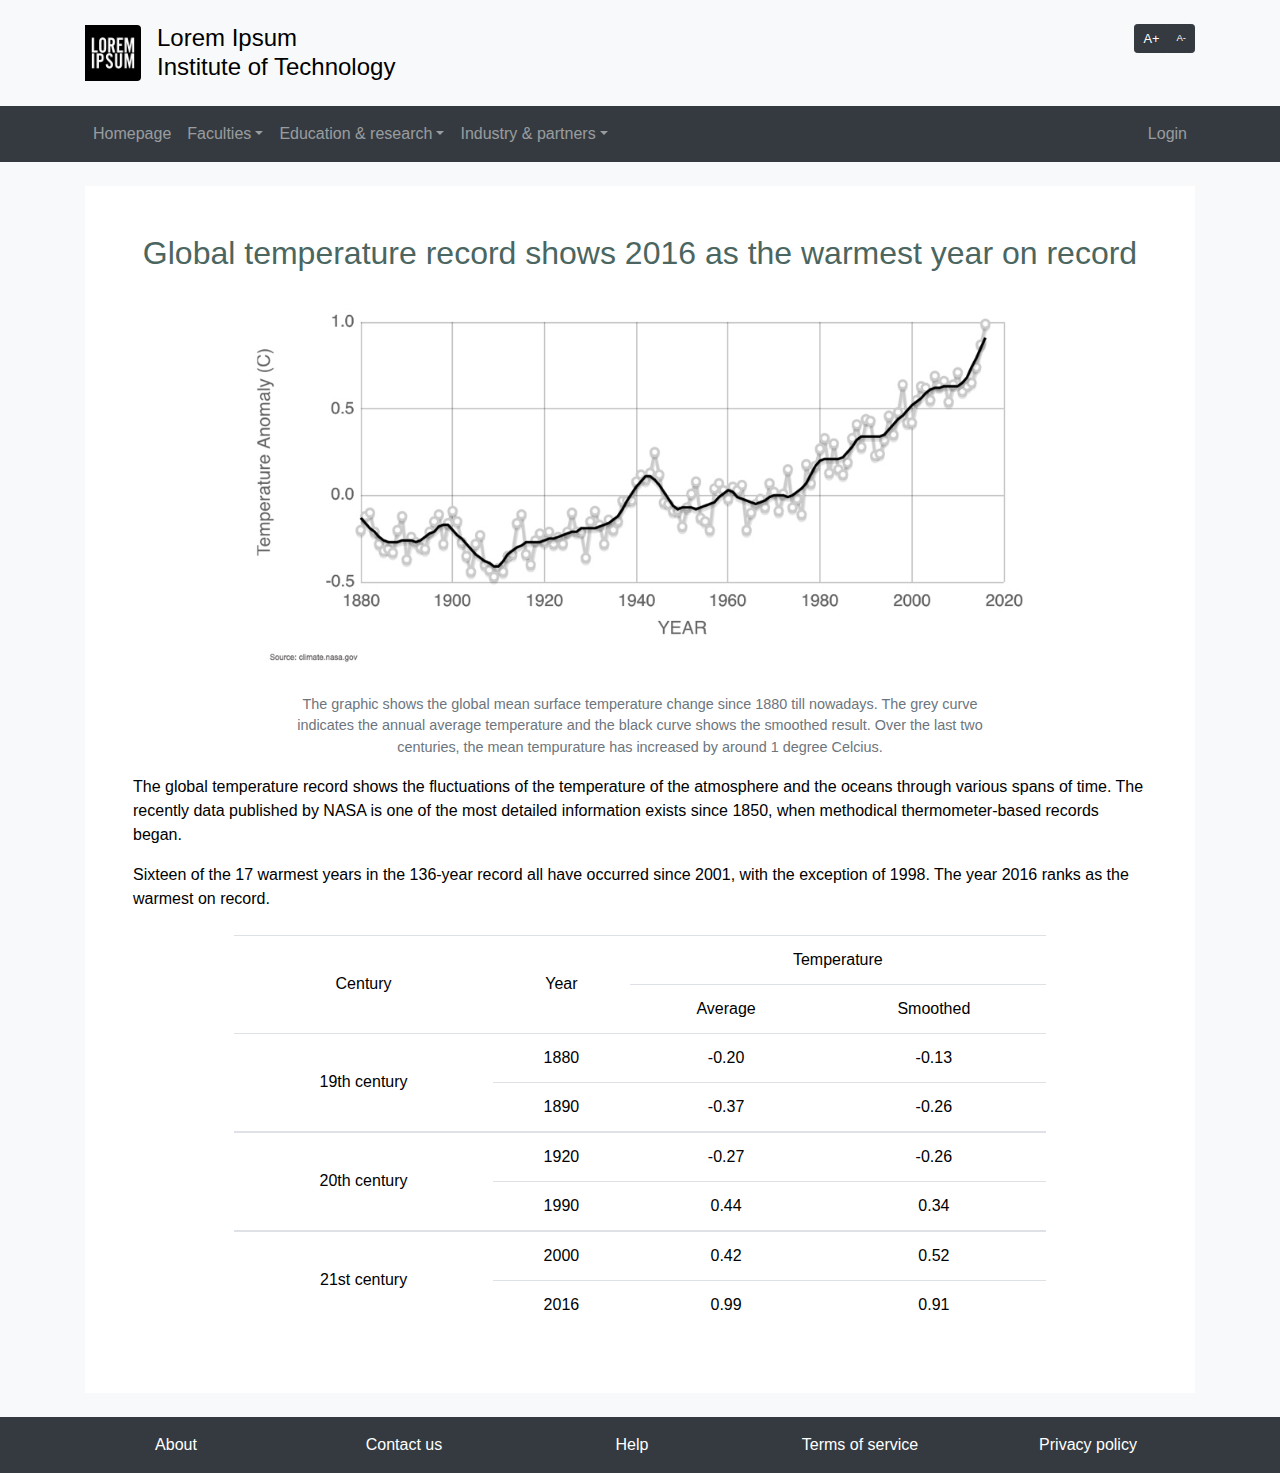
==== src/article.html @ 415331ae "HTML5 semantic tags + font size" ====
<!DOCTYPE html>
<html lang="en" id="root">

<head>
    <meta charset="UTF-8">
    <meta name="viewport" content="width=device-width, initial-scale=1, shrink-to-fit=no">
    <meta http-equiv="X-UA-Compatible" content="ie=edge">
    <title>Lorem Ipsum Institute of Technolgoy</title>
    <link href="./css/bootstrap.css" rel="stylesheet">
    <link href="./css/common.css" rel="stylesheet">
    <link href="./css/article.css" rel="stylesheet">
</head>

<body class="d-flex flex-column bg-light">
    <header class="header" role="banner"><!-- Lanlan: use 'header' as HTML5 semantic tags; Add 'class="header"' for old browsers -->
        <div class="container-fluid d-none d-lg-block my-4"><!-- Lanlan -->
            <div class="container">
                <div class="row no-gutters">
                    <div class="col-8 media">
                        <img class="align-self-center mr-3 rounded-right logo" src="./img/logo.jpg">
                        <div class="media-body align-self-center">
                            <h1 class="mb-0 title">Lorem Ipsum<!-- Lanlan -->
                                <br>Institute of Technology
                            </h1><!-- Lanlan -->
                        </div>
                    </div>
                    <div class="col-4">
                        <div class="btn-toolbar justify-content-end">
                            <div class="btn-group btn-group-sm">
                                <button class="btn btn-dark font-increase-button" aria-label="font-increase-button" id="font-increase-button">A+</button>
                                <button class="btn btn-dark font-decrease-button" aria-label="font-decrease-button" id="font-decrease-button">A-</button>
                            </div>
                        </div>
                    </div>
                </div>
            </div>
        </div>
    </header><!-- Lanlan -->

    <nav class="nav" role="navigation"><!-- Lanlan -->
        <div class="container-fluid bg-dark"><!-- Lanlan -->
            <div class="container">
                <div class="navbar navbar-dark bg-dark navbar-expand-lg px-0">
                    <div class="navbar-brand d-lg-none">
                        <img class="rounded-right" src="./img/logo.jpg" width="40" height="40">
                    </div>
                    <button class="navbar-toggler" type="button">
                        <span class="navbar-toggler-icon"></span>
                    </button>
                    <div class="collapse navbar-collapse" id="nav-bar-content">
                        <div class="navbar-nav mr-auto">
                            <div class="nav-item">
                                <a class="nav-link" href="./">Homepage</a>
                            </div>
                            <div class="nav-item dropdown">
                                <a class="nav-link dropdown-toggle" href="#" id="nav-bar-faculties">Faculties</a>
                                <div class="dropdown-menu">
                                    <div>
                                        <a class="dropdown-item" href="./empty.html?title=Applied+sciences">Applied sciences</a>
                                    </div>
                                    <div>
                                        <a class="dropdown-item" href="./empty.html?title=Architecture+%26+planning">Architecture &amp; planning</a>
                                    </div>
                                    <div>
                                        <a class="dropdown-item" href="./empty.html?title=Construction+%26+environment">Construction &amp; environment</a>
                                    </div>
                                    <div>
                                        <a class="dropdown-item" href="./empty.html?title=Engineering">Engineering</a>
                                    </div>
                                    <div>
                                        <a class="dropdown-item" href="./empty.html?title=Health+%26+social+sciences">Health &amp; social sciences</a>
                                    </div>
                                </div>
                            </div>
                            <div class="nav-item dropdown">
                                <a class="nav-link dropdown-toggle" href="#" id="nav-bar-education">Education &amp; research</a>
                                <div class="dropdown-menu">
                                    <div>
                                        <a class="dropdown-item" href="./empty.html?title=Bachelor">Bachelor</a>
                                    </div>
                                    <div>
                                        <a class="dropdown-item" href="./empty.html?title=Master">Master</a>
                                    </div>
                                    <div>
                                        <a class="dropdown-item" href="./empty.html?title=Continuing+education">Continuing education</a>
                                    </div>
                                    <div>
                                        <a class="dropdown-item" href="./empty.html?title=Doctorate">Doctorate</a>
                                    </div>
                                </div>
                            </div>
                            <div class="nav-item dropdown">
                                <a class="nav-link dropdown-toggle" href="#" id="nav-bar-industry">Industry &amp; partners</a>
                                <div class="dropdown-menu">
                                    <div>
                                        <a class="dropdown-item" href="./empty.html?title=Public+relations">Public relations</a>
                                    </div>
                                    <div>
                                        <a class="dropdown-item" href="./empty.html?title=Commercialization">Commercialization</a>
                                    </div>
                                    <div>
                                        <a class="dropdown-item" href="./empty.html?title=Sponsors+%26+partners">Sponsors &amp; partners</a>
                                    </div>
                                </div>
                            </div>
                        </div>
                        <div class="navbar-nav">
                            <div class="nav-item">
                                <a class="nav-link" href="./login.html">Login</a>
                            </div>
                        </div>
                    </div>
                </div>
                <div class="d-lg-none">
                    <div class="btn-toolbar justify-content-end">
                        <div class="btn-group btn-group-sm">
                            <button class="btn btn-dark text-white font-increase-button" aria-label="font-increase-button" id="font-increase-button-1">A+</button>
                            <button class="btn btn-dark text-white font-decrease-button" aria-label="font-decrease-button" id="font-decrease-button-1">A-</button>
                        </div>
                    </div>
                </div>
            </div>
        </div>
    </nav><!-- Lanlan -->

    <main class="main" role="main"><!-- Lanlan -->
        <article aria-labelledby="article-heading" class="container mt-4"><!-- Lanlan -->
            <div class="p-5 bg-white">
                <h2 id="article-heading" class="text-primary text-center mb-4 title">Global temperature record shows 2016 as the warmest year on record</h2><!-- Lanlan -->
                <div class="text-center wrapper">
                    <img src="./img/temperature.jpg" class="figure-img img-fluid">
                    <p class="figure-caption text-center px-5">The graphic shows the global mean surface temperature change since 1880 till nowadays. The grey curve indicates
                        the annual average temperature and the black curve shows the smoothed result. Over the last two centuries,
                        the mean tempurature has increased by around 1 degree Celcius.</p>
                </div>
                <p>The global temperature record shows the fluctuations of the temperature of the atmosphere and the oceans through
                    various spans of time. The recently data published by NASA is one of the most detailed information exists
                    since 1850, when methodical thermometer-based records began.
                </p>
                <p>Sixteen of the 17 warmest years in the 136-year record all have occurred since 2001, with the exception of 1998.
                    The year 2016 ranks as the warmest on record.</p>
                <div class="table-responsive mt-4 wrapper">
                    <table class="table text-center">
                        <col>
                        <col>
                        <colgroup span="2"></colgroup>
                        <thead class="thead-dark"><!-- Lanlan -->
                            <tr>
                                <td class="align-middle" rowspan="2">Century</td>
                                <td class="align-middle" rowspan="2">Year</td>
                                <td class="align-middle" colspan="2">Temperature</td>
                            </tr>
                            <tr>
                                <td class="align-middle">Average</td>
                                <td class="align-middle">Smoothed</td>
                            </tr>
                        </thead><!-- Lanlan -->
                        <tbody>
                            <tr>
                                <td class="align-middle" rowspan="2">19th century</td>
                                <td>1880</td>
                                <td>-0.20</td>
                                <td>-0.13</td>
                            </tr>
                            <tr>
                                <td>1890</td>
                                <td>-0.37</td>
                                <td>-0.26</td>
                            </tr>
                        </tbody>
                        <tbody>
                            <tr>
                                <td class="align-middle" rowspan="2">20th century</td>
                                <td>1920</td>
                                <td>-0.27</td>
                                <td>-0.26</td>
                            </tr>
                            <tr>
                                <td>1990</td>
                                <td>0.44</td>
                                <td>0.34</td>
                            </tr>
                        </tbody>
                        <tbody>
                            <tr>
                                <td class="align-middle" rowspan="2">21st century</td>
                                <td>2000</td>
                                <td>0.42</td>
                                <td>0.52</td>
                            </tr>
                            <tr>
                                <td>2016</td>
                                <td>0.99</td>
                                <td>0.91</td>
                            </tr>
                        </tbody>
                    </table>
                </div>
            </div>
        </article><!-- Lanlan -->
    </main><!-- Lanlan -->

    <footer class="footer" role="contentinfo"><!-- Lanlan -->
        <div class="container-fluid bg-dark mt-4"><!-- Lanlan -->
            <div class="container text-center py-3">
                <div class="row justify-content-around">
                    <a class="col-12 col-md mr-3 text-white" href="./empty.html?title=About">About</a>
                    <a class="col-12 col-md mr-3 text-white" href="./empty.html?title=Contact+us">Contact us</a>
                    <a class="col-12 col-md mr-3 text-white" href="./empty.html?title=Help">Help</a>
                    <a class="col-12 col-md mr-3 text-white" href="./empty.html?title=Terms+of+services">Terms of service</a>
                    <a class="col-12 col-md mr-3 text-white" href="./empty.html?title=Privacy+policy">Privacy policy</a>
                </div>
            </div>
        </div>
    </footer><!-- Lanlan -->
    
    <script type="text/javascript" src="./js/jquery.js"></script>
    <script type="text/javascript" src="./js/popper.js"></script>
    <script type="text/javascript" src="./js/bootstrap.js"></script>
    <script type="text/javascript" src="./js/common.js"></script>
    <script type="text/javascript" src="./js/article.js"></script>
</body>

</html>
---- src/css/common.css ----
html {
    font-size: 1rem
}

body,
html {
    height: 100%
}

body a,
body div,
body p {
    color: #000000
}

body a:hover {
    color: #cdcdcd
}

.title {
    font-size: 2rem;
    font-weight: 100
}

.subtitle {
    font-size: 1.2rem
}

.header .logo {
    height: 3.5rem;
    width: 3.5rem
}

.header .title {
    font-size: 1.5rem;
    line-height: 1.8rem
}

.header .font-increase-button,
.nav .font-increase-button {
    font-size: .8rem
}

.header .font-decrease-button,
.nav .font-decrease-button {
    font-size: .6rem
}

.footer,
.header,
.nav {
    flex: 0 0 auto
}

.main {
    flex: 1 0 auto
}
---- src/css/article.css ----
.main .wrapper {
    margin: auto;
    width: 80%
}
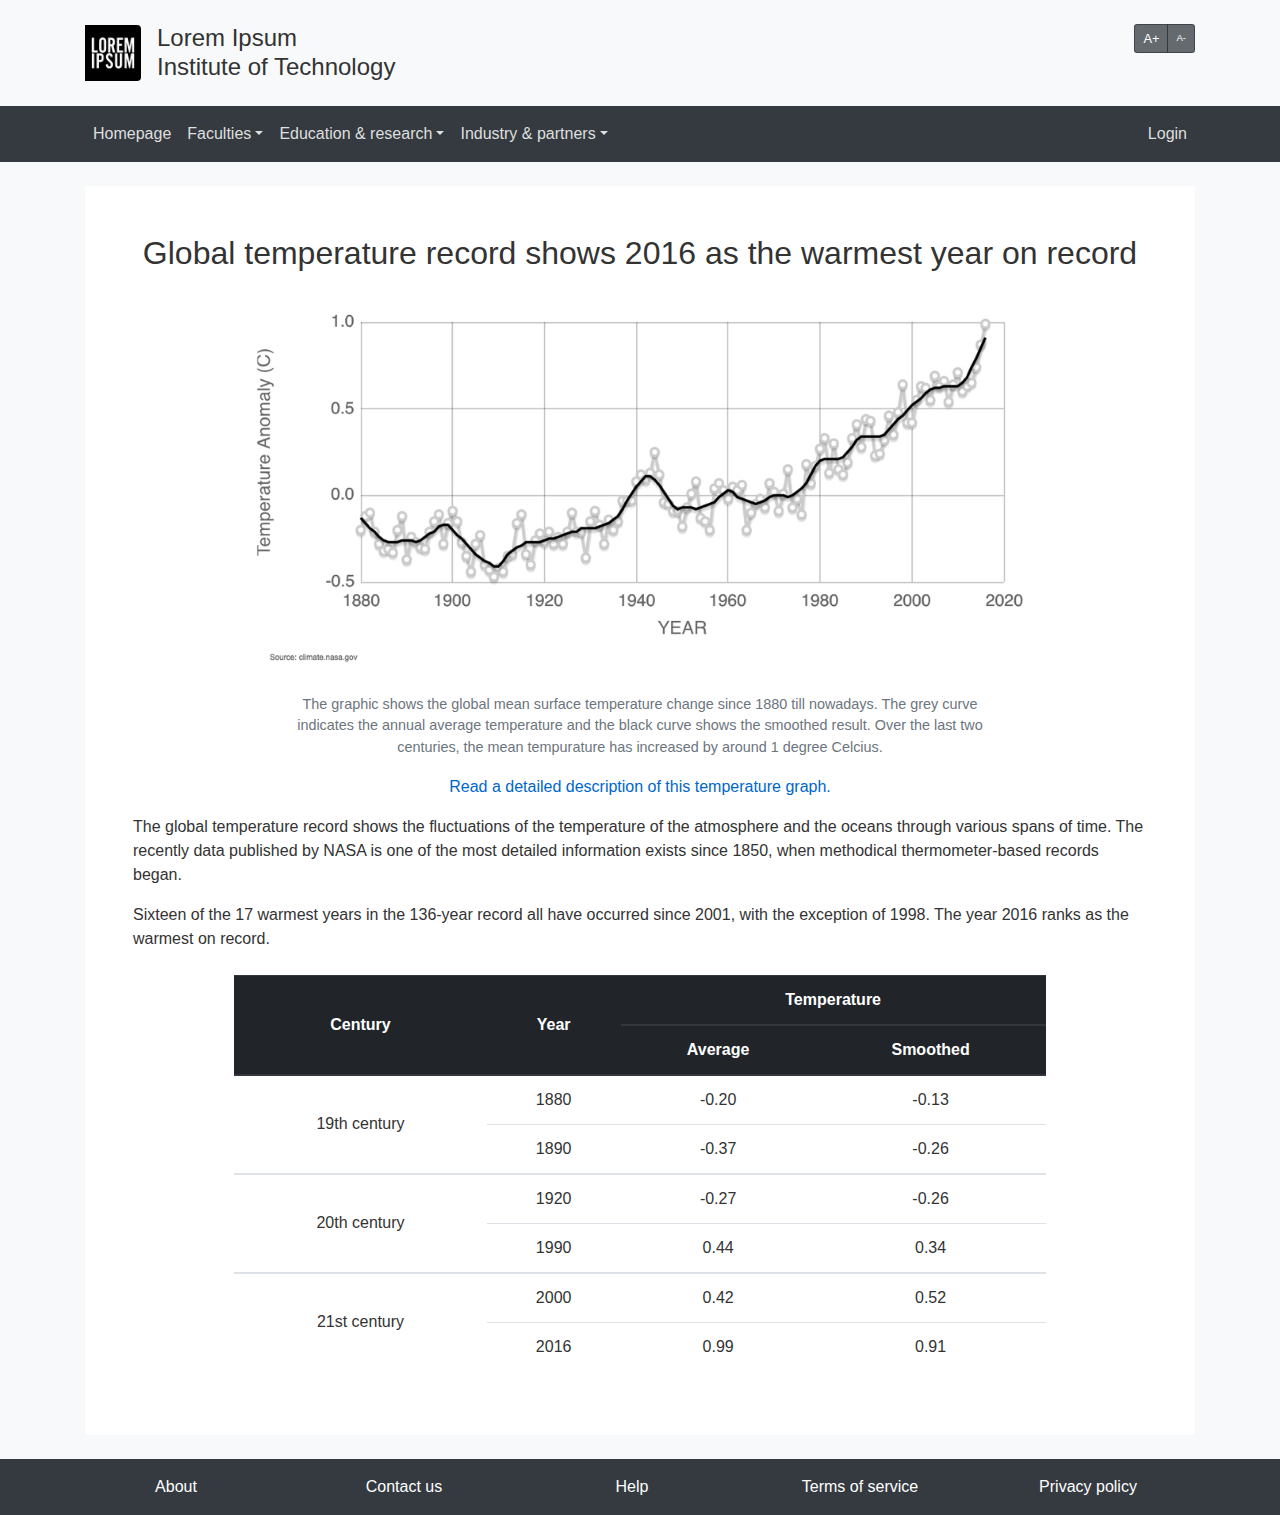
==== commit 566792ed: "Merge remote-tracking branch 'origin/task-56'" ====
--- a/src/article.html
+++ b/src/article.html
@@ -13,15 +13,15 @@
 
 <body class="d-flex flex-column bg-light">
     <header class="header" role="banner"><!-- Lanlan: use 'header' as HTML5 semantic tags; Add 'class="header"' for old browsers -->
-        <div class="container-fluid d-none d-lg-block my-4"><!-- Lanlan -->
+        <div class="container-fluid d-none d-lg-block my-4">
             <div class="container">
                 <div class="row no-gutters">
                     <div class="col-8 media">
-                        <img class="align-self-center mr-3 rounded-right logo" src="./img/logo.jpg">
+                        <img class="align-self-center mr-3 rounded-right logo" src="./img/logo.jpg" alt="logo of Lorem Ipsum">
                         <div class="media-body align-self-center">
-                            <h1 class="mb-0 title">Lorem Ipsum<!-- Lanlan -->
+                            <h1 class="mb-0 title">Lorem Ipsum
                                 <br>Institute of Technology
-                            </h1><!-- Lanlan -->
+                            </h1>
                         </div>
                     </div>
                     <div class="col-4">
@@ -35,10 +35,10 @@
                 </div>
             </div>
         </div>
-    </header><!-- Lanlan -->
-
-    <nav class="nav" role="navigation"><!-- Lanlan -->
-        <div class="container-fluid bg-dark"><!-- Lanlan -->
+    </header>
+
+    <nav class="nav" role="navigation">
+        <div class="container-fluid bg-dark">
             <div class="container">
                 <div class="navbar navbar-dark bg-dark navbar-expand-lg px-0">
                     <div class="navbar-brand d-lg-none">
@@ -121,17 +121,19 @@
                 </div>
             </div>
         </div>
-    </nav><!-- Lanlan -->
-
-    <main class="main" role="main"><!-- Lanlan -->
-        <article aria-labelledby="article-heading" class="container mt-4"><!-- Lanlan -->
+    </nav>
+    <main class="main" role="main" id="main">
+        <article aria-labelledby="article-heading" class="container mt-4">
             <div class="p-5 bg-white">
-                <h2 id="article-heading" class="text-primary text-center mb-4 title">Global temperature record shows 2016 as the warmest year on record</h2><!-- Lanlan -->
+                <h2 id="article-heading" class="text-primary text-center mb-4 title">Global temperature record shows 2016 as the warmest year on record</h2>
                 <div class="text-center wrapper">
-                    <img src="./img/temperature.jpg" class="figure-img img-fluid">
-                    <p class="figure-caption text-center px-5">The graphic shows the global mean surface temperature change since 1880 till nowadays. The grey curve indicates
-                        the annual average temperature and the black curve shows the smoothed result. Over the last two centuries,
-                        the mean tempurature has increased by around 1 degree Celcius.</p>
+                    <figure>
+                        <img src="./img/temperature.jpg" class="figure-img img-fluid", alt="Line graph of global average temperature from 1880 to 2020" longdesc="./temperature_img_detailed_description.html">
+                        <p class="figure-caption text-center px-5">The graphic shows the global mean surface temperature change since 1880 till nowadays. The grey curve indicates
+                            the annual average temperature and the black curve shows the smoothed result. Over the last two centuries,
+                            the mean tempurature has increased by around 1 degree Celcius.</p>
+                        <a href="./temperature_img_detailed_description.html" target="_blank">Read a detailed description of this temperature graph.</a>
+                    </figure>
                 </div>
                 <p>The global temperature record shows the fluctuations of the temperature of the atmosphere and the oceans through
                     various spans of time. The recently data published by NASA is one of the most detailed information exists
@@ -141,20 +143,24 @@
                     The year 2016 ranks as the warmest on record.</p>
                 <div class="table-responsive mt-4 wrapper">
                     <table class="table text-center">
-                        <col>
-                        <col>
-                        <colgroup span="2"></colgroup>
-                        <thead class="thead-dark"><!-- Lanlan -->
-                            <tr>
-                                <td class="align-middle" rowspan="2">Century</td>
-                                <td class="align-middle" rowspan="2">Year</td>
-                                <td class="align-middle" colspan="2">Temperature</td>
-                            </tr>
-                            <tr>
-                                <td class="align-middle">Average</td>
-                                <td class="align-middle">Smoothed</td>
-                            </tr>
-                        </thead><!-- Lanlan -->
+                        <colgroup>
+                            <col>
+                            <col>
+                            <col span="2">
+                        </colgroup>
+                        
+                        <thead class="thead-dark">
+                            <tr>
+                                <th class="align-middle" rowspan="2">Century</th>
+                                <th class="align-middle" rowspan="2">Year</th>
+                                <th class="align-middle" colspan="2">Temperature</th>
+                            </tr>
+                            <tr>
+                                <th class="align-middle">Average</th>
+                                <th class="align-middle">Smoothed</th>
+                            </tr>
+                        </thead>
+                
                         <tbody>
                             <tr>
                                 <td class="align-middle" rowspan="2">19th century</td>
@@ -197,11 +203,11 @@
                     </table>
                 </div>
             </div>
-        </article><!-- Lanlan -->
-    </main><!-- Lanlan -->
-
-    <footer class="footer" role="contentinfo"><!-- Lanlan -->
-        <div class="container-fluid bg-dark mt-4"><!-- Lanlan -->
+        </article>
+    </main>
+
+    <footer class="footer" role="contentinfo">
+        <div class="container-fluid bg-dark mt-4">
             <div class="container text-center py-3">
                 <div class="row justify-content-around">
                     <a class="col-12 col-md mr-3 text-white" href="./empty.html?title=About">About</a>
@@ -212,7 +218,7 @@
                 </div>
             </div>
         </div>
-    </footer><!-- Lanlan -->
+    </footer>
     
     <script type="text/javascript" src="./js/jquery.js"></script>
     <script type="text/javascript" src="./js/popper.js"></script>
--- a/src/css/common.css
+++ b/src/css/common.css
@@ -6,24 +6,28 @@
 html {
     height: 100%
 }
+/* Lanlan: Start Modifying Color*/
+body a {
+    color: #0066CC
+}
 
-body a,
 body div,
 body p {
-    color: #000000
+    color: #333333
 }
 
 body a:hover {
-    color: #cdcdcd
+    color: #CC0000
 }
-
+/* Lanlan: Finish Modifying Color*/
 .title {
     font-size: 2rem;
     font-weight: 100
 }
 
 .subtitle {
-    font-size: 1.2rem
+    font-size: 1.2rem;
+    font-weight: 400/* Lanlan */
 }
 
 .header .logo {
@@ -55,3 +59,29 @@
 .main {
     flex: 1 0 auto
 }
+
+/* Task 3.6
+Style for skip link */
+.skip-link {
+    position: absolute;
+    top: -40px;
+    left: 0;
+    background-color: #333;
+    color: #fff;
+    padding: 8px 12px;
+    z-index: 100;
+    opacity: 0; /* Initially invisible */
+    transition: opacity 0.3s;
+}
+
+.skip-link:focus {
+    opacity: 1; /* Makes the skip link visible when focused */
+}
+
+.skip-link:focus:not(:focus-visible) {
+    opacity: 0; /* Hides the skip link when focus is removed */
+}
+
+.skip-link:focus-visible {
+    outline: 2px solid #fff; /* Add a focus outline for keyboard users */
+}
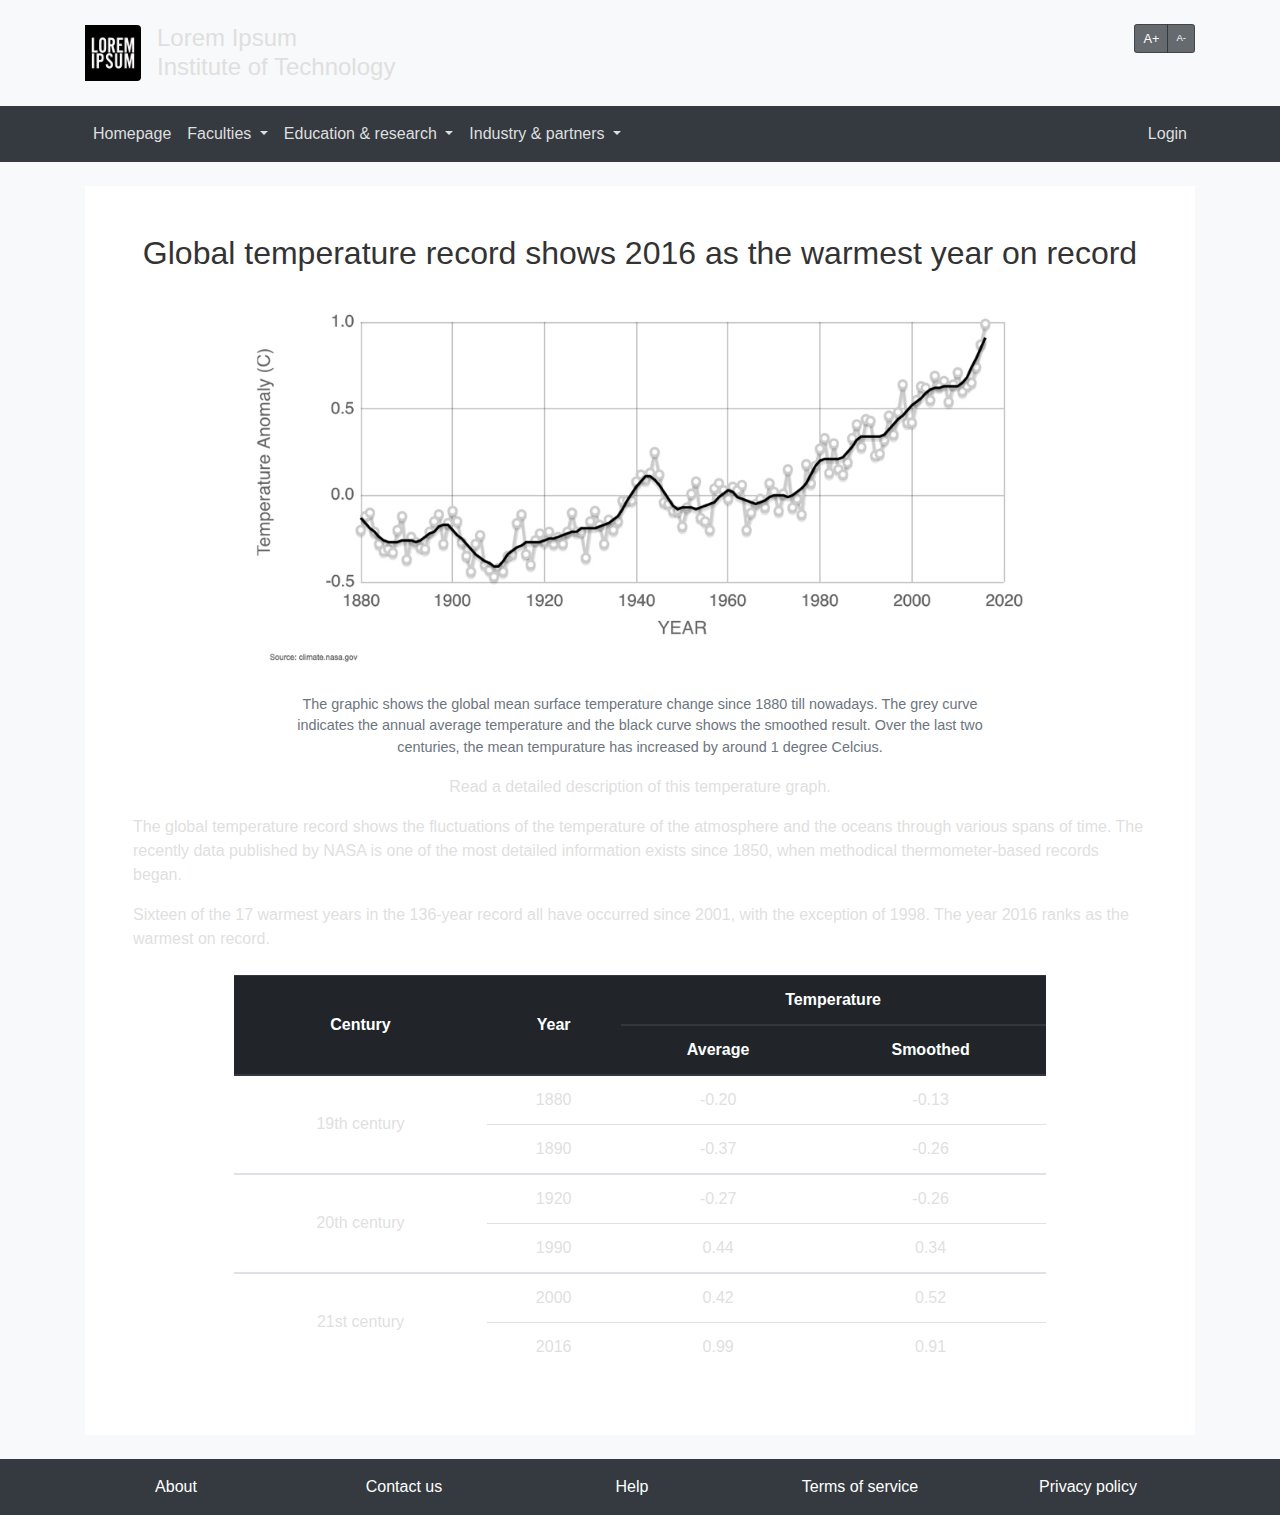
==== commit 6b075de8: "Copy nav from index.html" ====
--- a/src/article.html
+++ b/src/article.html
@@ -12,7 +12,7 @@
 </head>
 
 <body class="d-flex flex-column bg-light">
-    <header class="header" role="banner"><!-- Lanlan: use 'header' as HTML5 semantic tags; Add 'class="header"' for old browsers -->
+    <header class="header" role="banner"><!-- use 'header' as HTML5 semantic tags; Add 'class="header"' for old browsers -->
         <div class="container-fluid d-none d-lg-block my-4">
             <div class="container">
                 <div class="row no-gutters">
@@ -37,73 +37,88 @@
         </div>
     </header>
 
+    <!-- Task 3.3-->
+    <!-- Change to <nav> for main navigation container -->
     <nav class="nav" role="navigation">
         <div class="container-fluid bg-dark">
             <div class="container">
                 <div class="navbar navbar-dark bg-dark navbar-expand-lg px-0">
                     <div class="navbar-brand d-lg-none">
-                        <img class="rounded-right" src="./img/logo.jpg" width="40" height="40">
-                    </div>
-                    <button class="navbar-toggler" type="button">
+                        <img class="rounded-right" src="./img/logo.jpg" width="40" height="40"  alt="logo of Lorem Ipsum">
+                    </div>
+                    <button class="navbar-toggler" type="button" aria-label="Toggle Navigation">
                         <span class="navbar-toggler-icon"></span>
                     </button>
                     <div class="collapse navbar-collapse" id="nav-bar-content">
-                        <div class="navbar-nav mr-auto">
-                            <div class="nav-item">
-                                <a class="nav-link" href="./">Homepage</a>
-                            </div>
-                            <div class="nav-item dropdown">
-                                <a class="nav-link dropdown-toggle" href="#" id="nav-bar-faculties">Faculties</a>
-                                <div class="dropdown-menu">
-                                    <div>
+                        <!-- Change to <ul> for main menu -->   
+                        <ul class="navbar-nav mr-auto">
+                            <!-- Main menu items -->
+                            <li class="nav-item">
+                                <a class="nav-link" href="./index.html">Homepage</a>
+                            </li>
+                            <li class="nav-item dropdown">
+                                <!-- Task 3.4 -->
+                                <!-- Add aria attributes for screenreader -->
+                                <a class="nav-link dropdown-toggle" href="#" id="nav-bar-faculties" aria-haspopup="true" aria-expanded="false">
+                                    Faculties
+                                </a>
+                                <!-- Sub-menu represented as nested <ul> -->
+                                <ul class="dropdown-menu">
+                                    <li>
                                         <a class="dropdown-item" href="./empty.html?title=Applied+sciences">Applied sciences</a>
-                                    </div>
-                                    <div>
+                                    </li>
+                                    <li>
                                         <a class="dropdown-item" href="./empty.html?title=Architecture+%26+planning">Architecture &amp; planning</a>
-                                    </div>
-                                    <div>
+                                    </li>
+                                    <li>
                                         <a class="dropdown-item" href="./empty.html?title=Construction+%26+environment">Construction &amp; environment</a>
-                                    </div>
-                                    <div>
+                                    </li>
+                                    <li>
                                         <a class="dropdown-item" href="./empty.html?title=Engineering">Engineering</a>
-                                    </div>
-                                    <div>
+                                    </li>
+                                    <li>
                                         <a class="dropdown-item" href="./empty.html?title=Health+%26+social+sciences">Health &amp; social sciences</a>
-                                    </div>
-                                </div>
-                            </div>
-                            <div class="nav-item dropdown">
-                                <a class="nav-link dropdown-toggle" href="#" id="nav-bar-education">Education &amp; research</a>
-                                <div class="dropdown-menu">
-                                    <div>
+                                    </li>
+                                </ul>
+                            </li>
+                            <li class="nav-item dropdown">
+                                <!-- Task 3.4 -->
+                                <a class="nav-link dropdown-toggle" href="#" id="nav-bar-education" aria-haspopup="true" aria-expanded="false">
+                                    Education &amp; research
+                                </a>
+                                <ul class="dropdown-menu">
+                                    <li>
                                         <a class="dropdown-item" href="./empty.html?title=Bachelor">Bachelor</a>
-                                    </div>
-                                    <div>
+                                    </li>
+                                    <li>
                                         <a class="dropdown-item" href="./empty.html?title=Master">Master</a>
-                                    </div>
-                                    <div>
+                                    </li>
+                                    <li>
                                         <a class="dropdown-item" href="./empty.html?title=Continuing+education">Continuing education</a>
-                                    </div>
-                                    <div>
+                                    </li>
+                                    <li>
                                         <a class="dropdown-item" href="./empty.html?title=Doctorate">Doctorate</a>
-                                    </div>
-                                </div>
-                            </div>
-                            <div class="nav-item dropdown">
-                                <a class="nav-link dropdown-toggle" href="#" id="nav-bar-industry">Industry &amp; partners</a>
-                                <div class="dropdown-menu">
-                                    <div>
+                                    </li>
+                                </ul>
+                            </li>
+                            <li class="nav-item dropdown">
+                                <!-- Task 3.4 -->
+                                <a class="nav-link dropdown-toggle" href="#" id="nav-bar-industry" aria-haspopup="true" aria-expanded="false">
+                                    Industry &amp; partners
+                                </a>
+                                <ul class="dropdown-menu">
+                                    <li>
                                         <a class="dropdown-item" href="./empty.html?title=Public+relations">Public relations</a>
-                                    </div>
-                                    <div>
+                                    </li>
+                                    <li>
                                         <a class="dropdown-item" href="./empty.html?title=Commercialization">Commercialization</a>
-                                    </div>
-                                    <div>
+                                    </li>
+                                    <li>
                                         <a class="dropdown-item" href="./empty.html?title=Sponsors+%26+partners">Sponsors &amp; partners</a>
-                                    </div>
-                                </div>
-                            </div>
-                        </div>
+                                    </li>
+                                </ul>
+                            </li>
+                        </ul>
                         <div class="navbar-nav">
                             <div class="nav-item">
                                 <a class="nav-link" href="./login.html">Login</a>
@@ -122,6 +137,7 @@
             </div>
         </div>
     </nav>
+    
     <main class="main" role="main" id="main">
         <article aria-labelledby="article-heading" class="container mt-4">
             <div class="p-5 bg-white">
--- a/src/css/common.css
+++ b/src/css/common.css
@@ -6,28 +6,24 @@
 html {
     height: 100%
 }
-/* Lanlan: Start Modifying Color*/
-body a {
-    color: #0066CC
-}
 
+body a,
 body div,
 body p {
-    color: #333333
+    color: #dfdfdf
 }
 
 body a:hover {
-    color: #CC0000
+    color: #cdcdcd
 }
-/* Lanlan: Finish Modifying Color*/
+
 .title {
     font-size: 2rem;
     font-weight: 100
 }
 
 .subtitle {
-    font-size: 1.2rem;
-    font-weight: 400/* Lanlan */
+    font-size: 1.2rem
 }
 
 .header .logo {
@@ -64,7 +60,7 @@
 Style for skip link */
 .skip-link {
     position: absolute;
-    top: -40px;
+    top: -100px;
     left: 0;
     background-color: #333;
     color: #fff;
@@ -76,6 +72,8 @@
 
 .skip-link:focus {
     opacity: 1; /* Makes the skip link visible when focused */
+    top: 0;
+    left: 0;
 }
 
 .skip-link:focus:not(:focus-visible) {
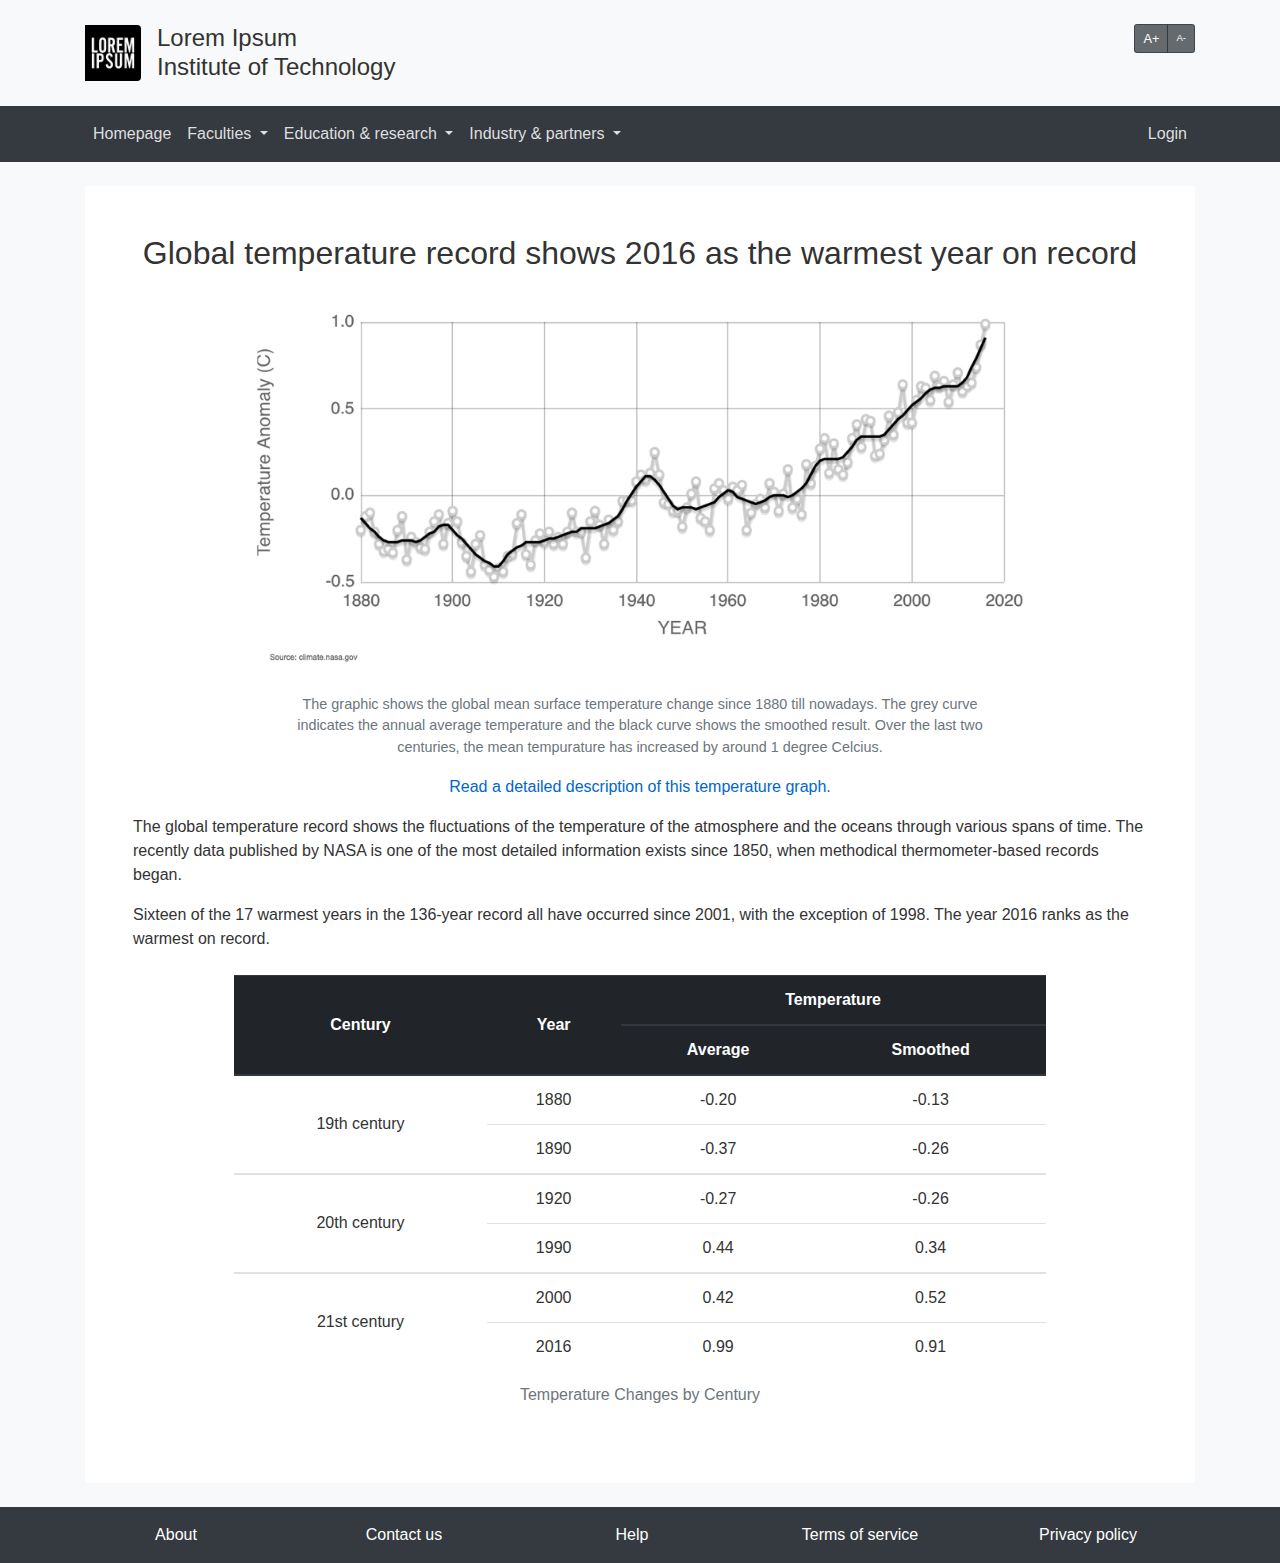
==== commit 01fc61f6: "add more details attr for table" ====
--- a/src/article.html
+++ b/src/article.html
@@ -157,8 +157,10 @@
                 </p>
                 <p>Sixteen of the 17 warmest years in the 136-year record all have occurred since 2001, with the exception of 1998.
                     The year 2016 ranks as the warmest on record.</p>
+                    
                 <div class="table-responsive mt-4 wrapper">
-                    <table class="table text-center">
+                    <table class="table text-center" role="table">
+                        <caption style="text-align: center;">Temperature Changes by Century</caption>
                         <colgroup>
                             <col>
                             <col>
@@ -167,16 +169,16 @@
                         
                         <thead class="thead-dark">
                             <tr>
-                                <th class="align-middle" rowspan="2">Century</th>
-                                <th class="align-middle" rowspan="2">Year</th>
-                                <th class="align-middle" colspan="2">Temperature</th>
-                            </tr>
-                            <tr>
-                                <th class="align-middle">Average</th>
-                                <th class="align-middle">Smoothed</th>
+                                <th class="align-middle" scope="colgroup" rowspan="2">Century</th>
+                                <th class="align-middle" scope="colgroup" rowspan="2">Year</th>
+                                <th class="align-middle" scope="colgroup" colspan="2">Temperature</th>
+                            </tr>
+                            <tr>
+                                <th class="align-middle" scope="col">Average</th>
+                                <th class="align-middle" scope="col">Smoothed</th>
                             </tr>
                         </thead>
-                
+                        
                         <tbody>
                             <tr>
                                 <td class="align-middle" rowspan="2">19th century</td>
--- a/src/css/common.css
+++ b/src/css/common.css
@@ -7,14 +7,17 @@
     height: 100%
 }
 
-body a,
+body a {
+    color: #0066CC
+}
+
 body div,
 body p {
-    color: #dfdfdf
+    color: #333333
 }
 
 body a:hover {
-    color: #cdcdcd
+    color: #CC0000
 }
 
 .title {
@@ -23,7 +26,8 @@
 }
 
 .subtitle {
-    font-size: 1.2rem
+    font-size: 1.2rem;
+    font-weight: 400
 }
 
 .header .logo {
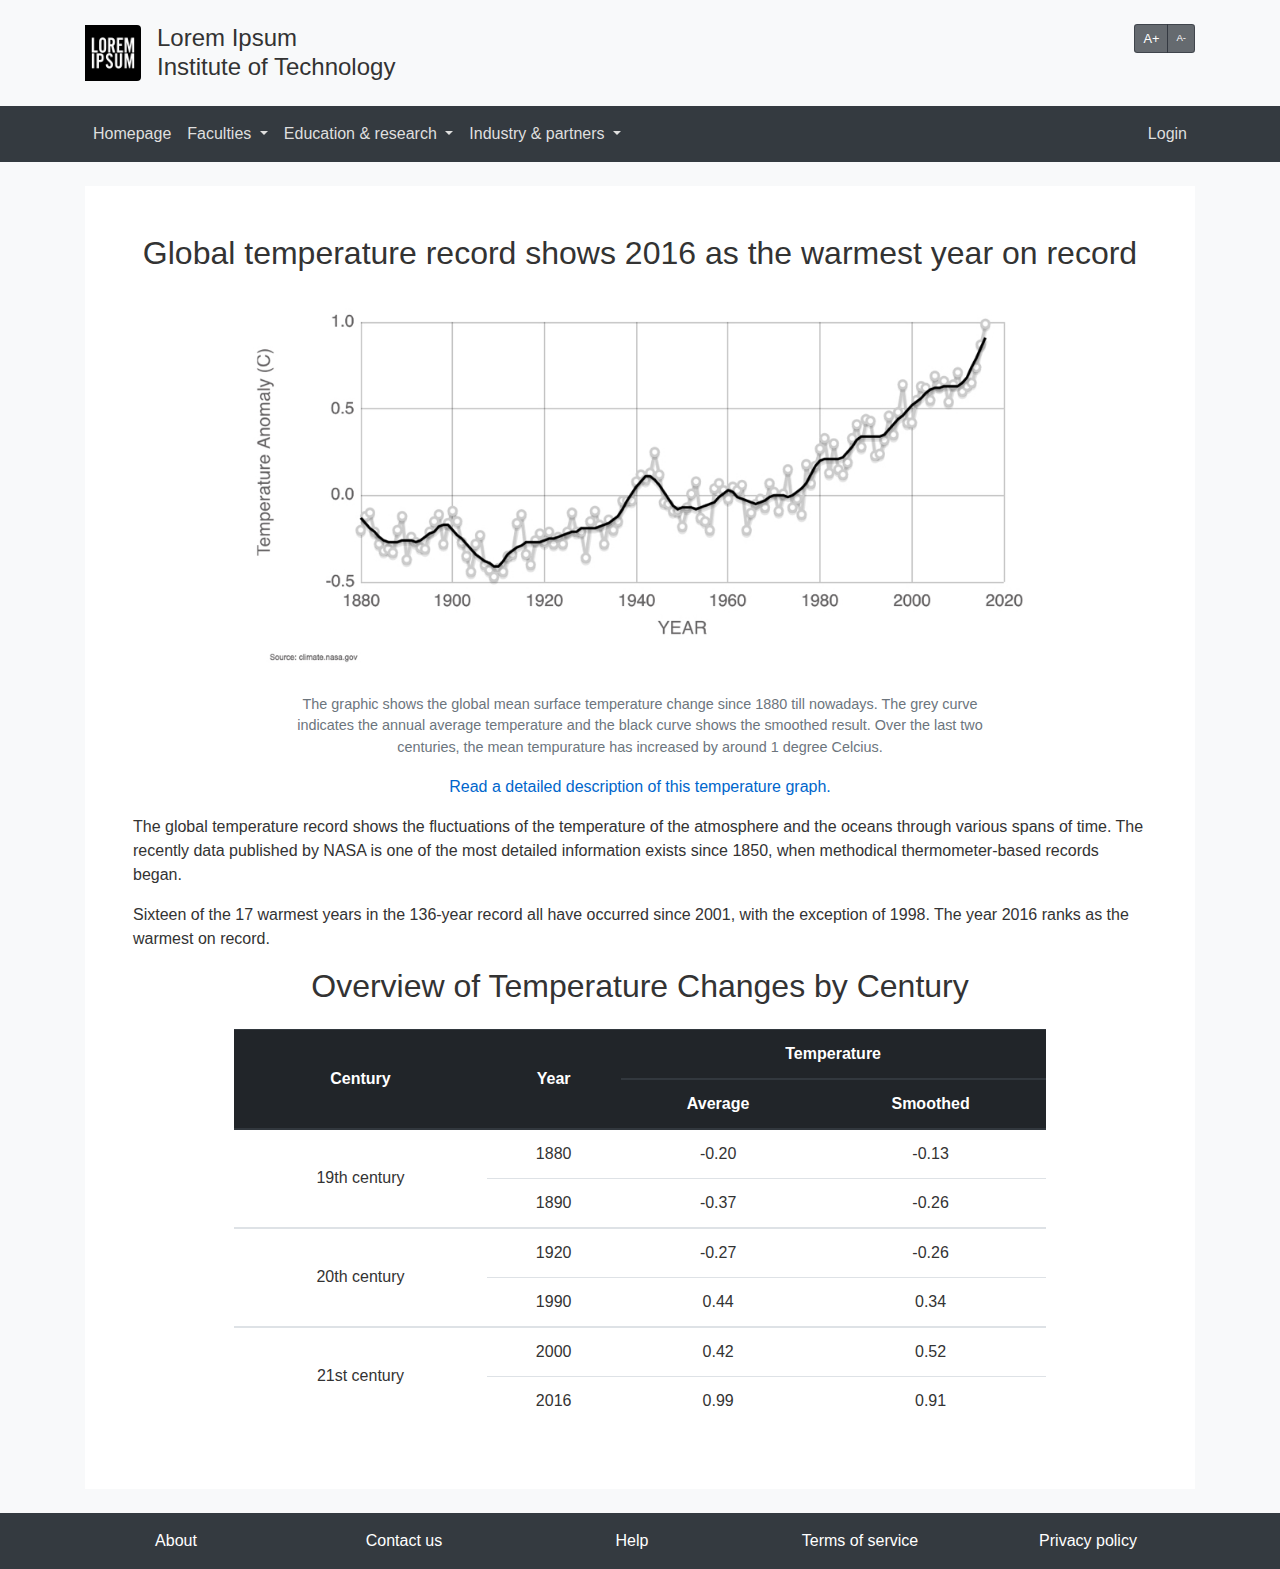
==== commit a84c5faf: "modify: table - using aria-labelledby for header" ====
--- a/src/article.html
+++ b/src/article.html
@@ -158,9 +158,9 @@
                 <p>Sixteen of the 17 warmest years in the 136-year record all have occurred since 2001, with the exception of 1998.
                     The year 2016 ranks as the warmest on record.</p>
                     
+                <h2 id="tableDescription" style="text-align: center;">Overview of Temperature Changes by Century</h2>
                 <div class="table-responsive mt-4 wrapper">
-                    <table class="table text-center" role="table">
-                        <caption style="text-align: center;">Temperature Changes by Century</caption>
+                    <table class="table text-center" role="table" aria-labelledby="tableDescription">
                         <colgroup>
                             <col>
                             <col>
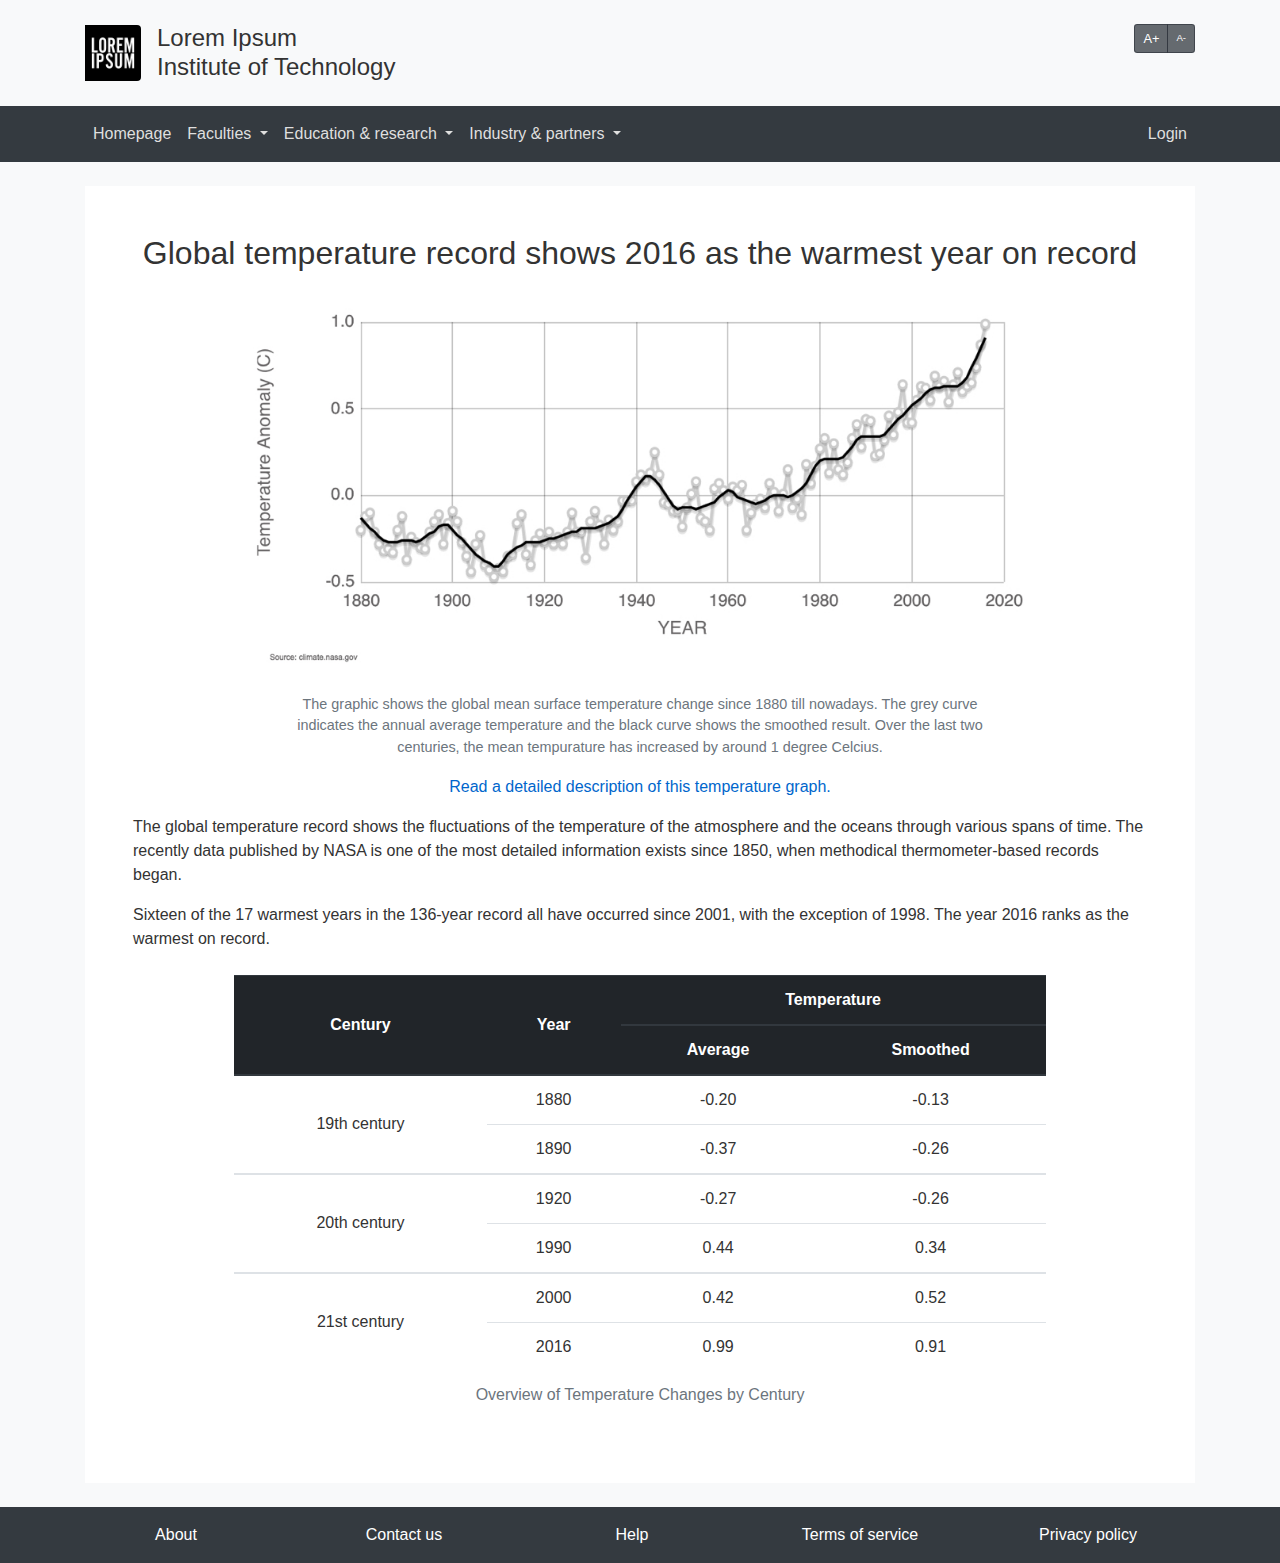
==== commit 11071d5c: "modify: table-aria-labelledby" ====
--- a/src/article.html
+++ b/src/article.html
@@ -158,9 +158,9 @@
                 <p>Sixteen of the 17 warmest years in the 136-year record all have occurred since 2001, with the exception of 1998.
                     The year 2016 ranks as the warmest on record.</p>
                     
-                <h2 id="tableDescription" style="text-align: center;">Overview of Temperature Changes by Century</h2>
                 <div class="table-responsive mt-4 wrapper">
-                    <table class="table text-center" role="table" aria-labelledby="tableDescription">
+                    <table class="table text-center" role="table" aria-labelledby="TableCaption">
+                        <caption style="text-align: center;" id="TableCaption">Overview of Temperature Changes by Century</caption>
                         <colgroup>
                             <col>
                             <col>
@@ -169,57 +169,58 @@
                         
                         <thead class="thead-dark">
                             <tr>
-                                <th class="align-middle" scope="colgroup" rowspan="2">Century</th>
-                                <th class="align-middle" scope="colgroup" rowspan="2">Year</th>
-                                <th class="align-middle" scope="colgroup" colspan="2">Temperature</th>
-                            </tr>
-                            <tr>
-                                <th class="align-middle" scope="col">Average</th>
-                                <th class="align-middle" scope="col">Smoothed</th>
+                                <th id="centuryHeader" class="align-middle" scope="colgroup" rowspan="2">Century</th>
+                                <th id="yearHeader" class="align-middle" scope="colgroup" rowspan="2">Year</th>
+                                <th id="avgTempHeader" class="align-middle" scope="colgroup" colspan="2">Temperature</th>
+                            </tr>
+                            <tr>
+                                <th id="averageTemp" class="align-middle" scope="col">Average</th>
+                                <th id="smoothedTemp" class="align-middle" scope="col">Smoothed</th>
                             </tr>
                         </thead>
                         
                         <tbody>
                             <tr>
-                                <td class="align-middle" rowspan="2">19th century</td>
-                                <td>1880</td>
-                                <td>-0.20</td>
-                                <td>-0.13</td>
-                            </tr>
-                            <tr>
-                                <td>1890</td>
-                                <td>-0.37</td>
-                                <td>-0.26</td>
+                                <td class="align-middle" rowspan="2" aria-labelledby="centuryHeader">19th century</td>
+                                <td aria-labelledby="yearHeader">1880</td>
+                                <td aria-labelledby="averageTemp">-0.20</td>
+                                <td aria-labelledby="smoothedTemp">-0.13</td>
+                            </tr>
+                            <tr>
+                                <td aria-labelledby="yearHeader">1890</td>
+                                <td aria-labelledby="averageTemp">-0.37</td>
+                                <td aria-labelledby="smoothedTemp">-0.26</td>
                             </tr>
                         </tbody>
                         <tbody>
                             <tr>
-                                <td class="align-middle" rowspan="2">20th century</td>
-                                <td>1920</td>
-                                <td>-0.27</td>
-                                <td>-0.26</td>
-                            </tr>
-                            <tr>
-                                <td>1990</td>
-                                <td>0.44</td>
-                                <td>0.34</td>
+                                <td class="align-middle" rowspan="2" aria-labelledby="centuryHeader">20th century</td>
+                                <td aria-labelledby="yearHeader">1920</td>
+                                <td aria-labelledby="averageTemp">-0.27</td>
+                                <td aria-labelledby="smoothedTemp">-0.26</td>
+                            </tr>
+                            <tr>
+                                <td aria-labelledby="yearHeader">1990</td>
+                                <td aria-labelledby="averageTemp">0.44</td>
+                                <td aria-labelledby="smoothedTemp">0.34</td>
                             </tr>
                         </tbody>
                         <tbody>
                             <tr>
-                                <td class="align-middle" rowspan="2">21st century</td>
-                                <td>2000</td>
-                                <td>0.42</td>
-                                <td>0.52</td>
-                            </tr>
-                            <tr>
-                                <td>2016</td>
-                                <td>0.99</td>
-                                <td>0.91</td>
+                                <td class="align-middle" rowspan="2" aria-labelledby="centuryHeader">21st century</td>
+                                <td aria-labelledby="yearHeader">2000</td>
+                                <td aria-labelledby="averageTemp">0.42</td>
+                                <td aria-labelledby="smoothedTemp">0.52</td>
+                            </tr>
+                            <tr>
+                                <td aria-labelledby="yearHeader">2016</td>
+                                <td aria-labelledby="averageTemp">0.99</td>
+                                <td aria-labelledby="smoothedTemp">0.91</td>
                             </tr>
                         </tbody>
                     </table>
                 </div>
+                
             </div>
         </article>
     </main>
